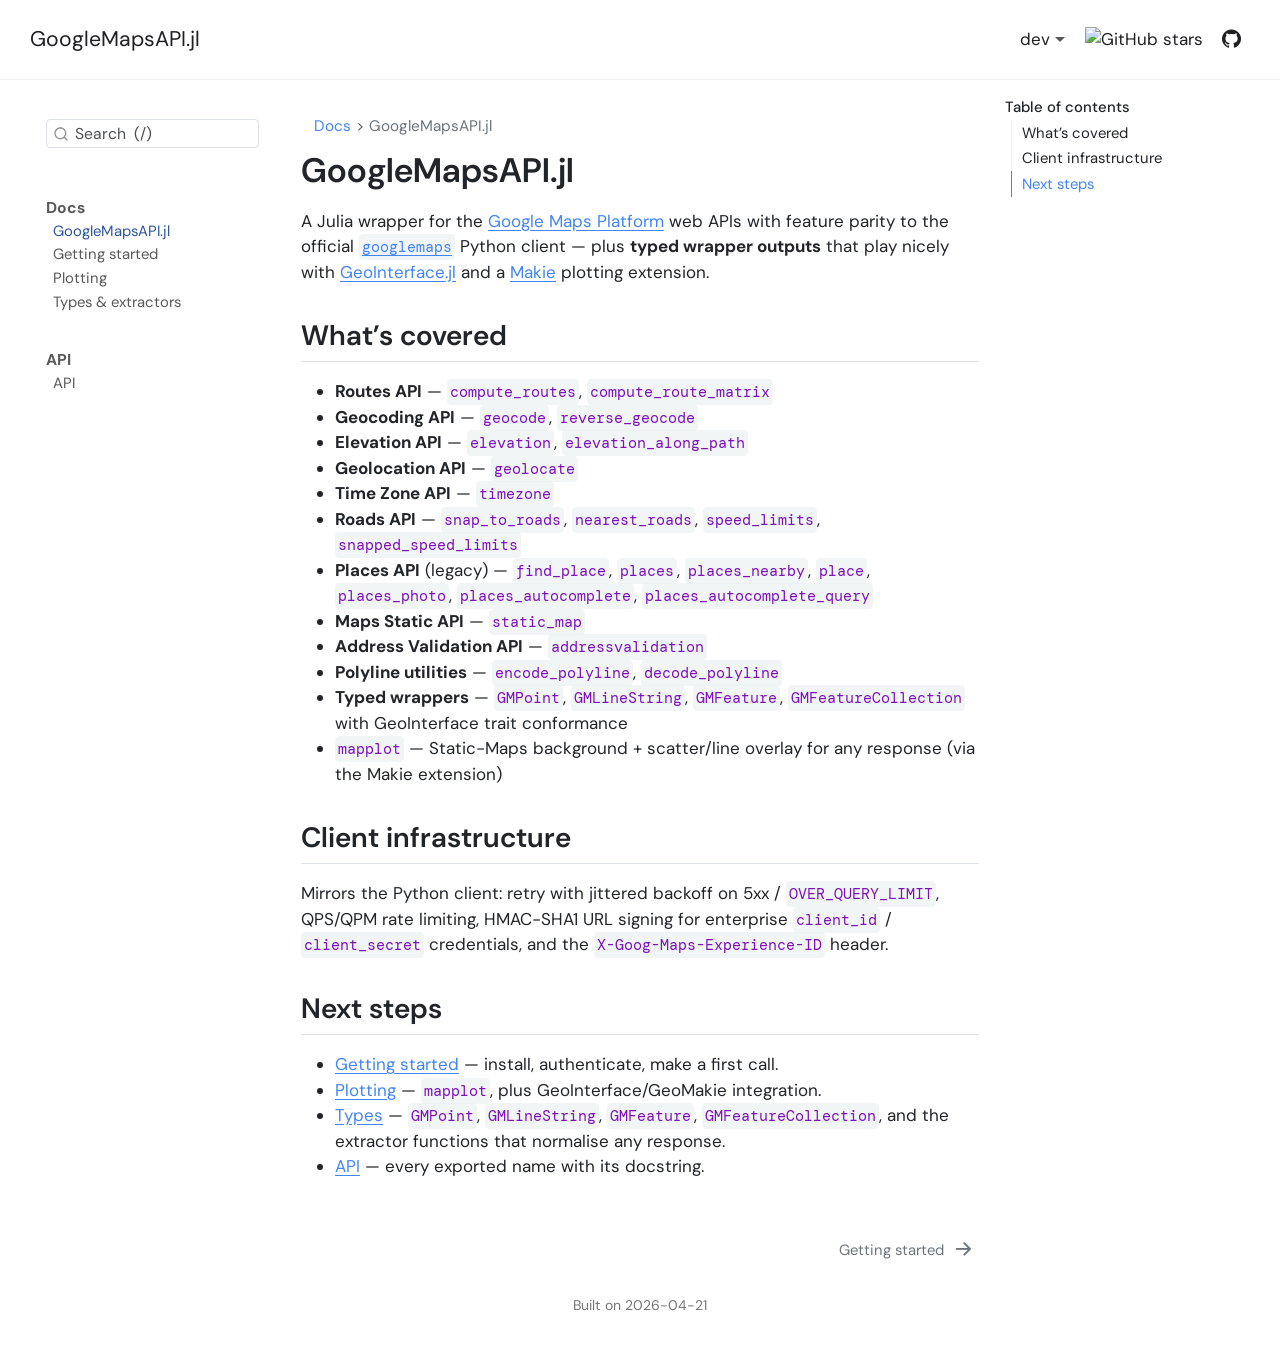
==== dev/index.html @ 312e2434 "Deploy docs: dev" ====
<!DOCTYPE html>
<html xmlns="http://www.w3.org/1999/xhtml" lang="en" xml:lang="en"><head>

<meta charset="utf-8">
<meta name="generator" content="quarto-1.9.37">

<meta name="viewport" content="width=device-width, initial-scale=1.0, user-scalable=yes">


<title>GoogleMapsAPI.jl</title>
<style>
/* Default styles provided by pandoc.
** See https://pandoc.org/MANUAL.html#variables-for-html for config info.
*/
code{white-space: pre-wrap;}
span.smallcaps{font-variant: small-caps;}
div.columns{display: flex; gap: min(4vw, 1.5em);}
div.column{flex: auto; overflow-x: auto;}
div.hanging-indent{margin-left: 1.5em; text-indent: -1.5em;}
ul.task-list{list-style: none;}
ul.task-list li input[type="checkbox"] {
  width: 0.8em;
  margin: 0 0.8em 0.2em -1em; /* quarto-specific, see https://github.com/quarto-dev/quarto-cli/issues/4556 */ 
  vertical-align: middle;
}
</style>


<script src="site_libs/quarto-nav/quarto-nav.js"></script>
<script src="site_libs/quarto-nav/headroom.min.js"></script>
<script src="site_libs/clipboard/clipboard.min.js"></script>
<script src="site_libs/quarto-search/autocomplete.umd.js"></script>
<script src="site_libs/quarto-search/fuse.min.js"></script>
<script src="site_libs/quarto-search/quarto-search.js"></script>
<meta name="quarto:offset" content="./">
<link href="./pages/getting-started.html" rel="next">
<script src="site_libs/quarto-html/quarto.js" type="module"></script>
<script src="site_libs/quarto-html/tabsets/tabsets.js" type="module"></script>
<script src="site_libs/quarto-html/popper.min.js"></script>
<script src="site_libs/quarto-html/tippy.umd.min.js"></script>
<script src="site_libs/quarto-html/anchor.min.js"></script>
<link href="site_libs/quarto-html/tippy.css" rel="stylesheet">
<link href="site_libs/quarto-html/quarto-syntax-highlighting-3db6c18bb69885e7f25697a9383847b5.css" rel="stylesheet" id="quarto-text-highlighting-styles">
<script src="site_libs/bootstrap/bootstrap.min.js"></script>
<link href="site_libs/bootstrap/bootstrap-icons.css" rel="stylesheet">
<link href="site_libs/bootstrap/bootstrap-81ce77b706570f28d16f9d87329af521.min.css" rel="stylesheet" append-hash="true" id="quarto-bootstrap" data-mode="light">
<script id="quarto-search-options" type="application/json">{
  "location": "sidebar",
  "copy-button": false,
  "collapse-after": 3,
  "panel-placement": "start",
  "type": "textbox",
  "limit": 50,
  "keyboard-shortcut": [
    "/"
  ],
  "language": {
    "search-no-results-text": "No results",
    "search-matching-documents-text": "matching documents",
    "search-copy-link-title": "Copy link to search",
    "search-hide-matches-text": "Hide additional matches",
    "search-more-match-text": "more match in this document",
    "search-more-matches-text": "more matches in this document",
    "search-clear-button-title": "Clear",
    "search-text-placeholder": "Search  (/)",
    "search-detached-cancel-button-title": "Cancel",
    "search-submit-button-title": "Submit",
    "search-label": "Search"
  }
}</script>


<link rel="stylesheet" href="assets/styles.css">
</head>

<body class="nav-sidebar floating nav-fixed quarto-light">

<div id="quarto-search-results"></div>
  <header id="quarto-header" class="headroom fixed-top">
    <nav class="navbar navbar-expand-lg " data-bs-theme="dark">
      <div class="navbar-container container-fluid">
      <div class="navbar-brand-container mx-auto">
    <a class="navbar-brand" href="./index.html">
    <span class="navbar-title">GoogleMapsAPI.jl</span>
    </a>
  </div>
          <button class="navbar-toggler" type="button" data-bs-toggle="collapse" data-bs-target="#navbarCollapse" aria-controls="navbarCollapse" role="menu" aria-expanded="false" aria-label="Toggle navigation" onclick="if (window.quartoToggleHeadroom) { window.quartoToggleHeadroom(); }">
  <span class="navbar-toggler-icon"></span>
</button>
          <div class="collapse navbar-collapse" id="navbarCollapse">
            <ul class="navbar-nav navbar-nav-scroll ms-auto">
  <li class="nav-item">
    <a class="nav-link" href="https://github.com/joshday/GoogleMapsAPI.jl/stargazers"> <i class="bi bi-star" role="img">
</i> 
<span class="menu-text">Star</span></a>
  </li>  
  <li class="nav-item compact">
    <a class="nav-link" href="https://github.com/joshday/GoogleMapsAPI.jl"> <i class="bi bi-github" role="img">
</i> 
<span class="menu-text"></span></a>
  </li>  
</ul>
          </div> <!-- /navcollapse -->
            <div class="quarto-navbar-tools">
</div>
      </div> <!-- /container-fluid -->
    </nav>
  <nav class="quarto-secondary-nav">
    <div class="container-fluid d-flex">
      <button type="button" class="quarto-btn-toggle btn" data-bs-toggle="collapse" role="button" data-bs-target=".quarto-sidebar-collapse-item" aria-controls="quarto-sidebar" aria-expanded="false" aria-label="Toggle sidebar navigation" onclick="if (window.quartoToggleHeadroom) { window.quartoToggleHeadroom(); }">
        <i class="bi bi-layout-text-sidebar-reverse"></i>
      </button>
        <nav class="quarto-page-breadcrumbs" aria-label="breadcrumb"><ol class="breadcrumb"><li class="breadcrumb-item"><a href="./index.html">Docs</a></li><li class="breadcrumb-item"><a href="./index.html"><span class="chapter-title">GoogleMapsAPI.jl</span></a></li></ol></nav>
        <a class="flex-grow-1" role="navigation" data-bs-toggle="collapse" data-bs-target=".quarto-sidebar-collapse-item" aria-controls="quarto-sidebar" aria-expanded="false" aria-label="Toggle sidebar navigation" onclick="if (window.quartoToggleHeadroom) { window.quartoToggleHeadroom(); }">      
        </a>
      <button type="button" class="btn quarto-search-button" aria-label="Search" onclick="window.quartoOpenSearch();">
        <i class="bi bi-search"></i>
      </button>
    </div>
  </nav>
</header>
<!-- content -->
<div id="quarto-content" class="quarto-container page-columns page-rows-contents page-layout-article page-navbar">
<!-- sidebar -->
  <nav id="quarto-sidebar" class="sidebar collapse collapse-horizontal quarto-sidebar-collapse-item sidebar-navigation floating overflow-auto">
        <div class="mt-2 flex-shrink-0 align-items-center">
        <div class="sidebar-search">
        <div id="quarto-search" class="" title="Search"></div>
        </div>
        </div>
    <div class="sidebar-menu-container"> 
    <ul class="list-unstyled mt-1">
        <li class="sidebar-item sidebar-item-section">
      <div class="sidebar-item-container"> 
            <a class="sidebar-item-text sidebar-link text-start" data-bs-toggle="collapse" data-bs-target="#quarto-sidebar-section-1" role="navigation" aria-expanded="true">
 <span class="menu-text">Docs</span></a>
          <a class="sidebar-item-toggle text-start" data-bs-toggle="collapse" data-bs-target="#quarto-sidebar-section-1" role="navigation" aria-expanded="true" aria-label="Toggle section">
            <i class="bi bi-chevron-right ms-2"></i>
          </a> 
      </div>
      <ul id="quarto-sidebar-section-1" class="collapse list-unstyled sidebar-section depth1 show">  
          <li class="sidebar-item">
  <div class="sidebar-item-container"> 
  <a href="./index.html" class="sidebar-item-text sidebar-link active"><span class="chapter-title">GoogleMapsAPI.jl</span></a>
  </div>
</li>
          <li class="sidebar-item">
  <div class="sidebar-item-container"> 
  <a href="./pages/getting-started.html" class="sidebar-item-text sidebar-link"><span class="chapter-title">Getting started</span></a>
  </div>
</li>
          <li class="sidebar-item">
  <div class="sidebar-item-container"> 
  <a href="./pages/plotting.html" class="sidebar-item-text sidebar-link"><span class="chapter-title">Plotting</span></a>
  </div>
</li>
          <li class="sidebar-item">
  <div class="sidebar-item-container"> 
  <a href="./pages/types.html" class="sidebar-item-text sidebar-link"><span class="chapter-title">Types &amp; extractors</span></a>
  </div>
</li>
      </ul>
  </li>
        <li class="sidebar-item sidebar-item-section">
      <div class="sidebar-item-container"> 
            <a class="sidebar-item-text sidebar-link text-start" data-bs-toggle="collapse" data-bs-target="#quarto-sidebar-section-2" role="navigation" aria-expanded="true">
 <span class="menu-text">API</span></a>
          <a class="sidebar-item-toggle text-start" data-bs-toggle="collapse" data-bs-target="#quarto-sidebar-section-2" role="navigation" aria-expanded="true" aria-label="Toggle section">
            <i class="bi bi-chevron-right ms-2"></i>
          </a> 
      </div>
      <ul id="quarto-sidebar-section-2" class="collapse list-unstyled sidebar-section depth1 show">  
          <li class="sidebar-item">
  <div class="sidebar-item-container"> 
  <a href="./pages/api.html" class="sidebar-item-text sidebar-link"><span class="chapter-title">API</span></a>
  </div>
</li>
      </ul>
  </li>
    </ul>
    </div>
</nav>
<div id="quarto-sidebar-glass" class="quarto-sidebar-collapse-item" data-bs-toggle="collapse" data-bs-target=".quarto-sidebar-collapse-item"></div>
<!-- margin-sidebar -->
    <div id="quarto-margin-sidebar" class="sidebar margin-sidebar">
        <nav id="TOC" role="doc-toc" class="toc-active">
    <h2 id="toc-title">Table of contents</h2>
   
  <ul>
  <li><a href="#whats-covered" id="toc-whats-covered" class="nav-link active" data-scroll-target="#whats-covered">What’s covered</a></li>
  <li><a href="#client-infrastructure" id="toc-client-infrastructure" class="nav-link" data-scroll-target="#client-infrastructure">Client infrastructure</a></li>
  <li><a href="#next-steps" id="toc-next-steps" class="nav-link" data-scroll-target="#next-steps">Next steps</a></li>
  </ul>
</nav>
    </div>
<!-- main -->
<main class="content" id="quarto-document-content">

<header id="title-block-header" class="quarto-title-block default"><nav class="quarto-page-breadcrumbs quarto-title-breadcrumbs d-none d-lg-block" aria-label="breadcrumb"><ol class="breadcrumb"><li class="breadcrumb-item"><a href="./index.html">Docs</a></li><li class="breadcrumb-item"><a href="./index.html"><span class="chapter-title">GoogleMapsAPI.jl</span></a></li></ol></nav>
<div class="quarto-title">
<h1 class="title">GoogleMapsAPI.jl</h1>
</div>



<div class="quarto-title-meta">

    
  
    
  </div>
  


</header>


<p>A Julia wrapper for the <a href="https://developers.google.com/maps">Google Maps Platform</a> web APIs with feature parity to the official <a href="https://github.com/googlemaps/google-maps-services-python"><code>googlemaps</code></a> Python client — plus <strong>typed wrapper outputs</strong> that play nicely with <a href="https://github.com/JuliaGeo/GeoInterface.jl">GeoInterface.jl</a> and a <a href="https://docs.makie.org">Makie</a> plotting extension.</p>
<section id="whats-covered" class="level2">
<h2 class="anchored" data-anchor-id="whats-covered">What’s covered</h2>
<ul>
<li><strong>Routes API</strong> — <code>compute_routes</code>, <code>compute_route_matrix</code></li>
<li><strong>Geocoding API</strong> — <code>geocode</code>, <code>reverse_geocode</code></li>
<li><strong>Elevation API</strong> — <code>elevation</code>, <code>elevation_along_path</code></li>
<li><strong>Geolocation API</strong> — <code>geolocate</code></li>
<li><strong>Time Zone API</strong> — <code>timezone</code></li>
<li><strong>Roads API</strong> — <code>snap_to_roads</code>, <code>nearest_roads</code>, <code>speed_limits</code>, <code>snapped_speed_limits</code></li>
<li><strong>Places API</strong> (legacy) — <code>find_place</code>, <code>places</code>, <code>places_nearby</code>, <code>place</code>, <code>places_photo</code>, <code>places_autocomplete</code>, <code>places_autocomplete_query</code></li>
<li><strong>Maps Static API</strong> — <code>static_map</code></li>
<li><strong>Address Validation API</strong> — <code>addressvalidation</code></li>
<li><strong>Polyline utilities</strong> — <code>encode_polyline</code>, <code>decode_polyline</code></li>
<li><strong>Typed wrappers</strong> — <code>GMPoint</code>, <code>GMLineString</code>, <code>GMFeature</code>, <code>GMFeatureCollection</code> with GeoInterface trait conformance</li>
<li><strong><code>mapplot</code></strong> — Static-Maps background + scatter/line overlay for any response (via the Makie extension)</li>
</ul>
</section>
<section id="client-infrastructure" class="level2">
<h2 class="anchored" data-anchor-id="client-infrastructure">Client infrastructure</h2>
<p>Mirrors the Python client: retry with jittered backoff on 5xx / <code>OVER_QUERY_LIMIT</code>, QPS/QPM rate limiting, HMAC-SHA1 URL signing for enterprise <code>client_id</code> / <code>client_secret</code> credentials, and the <code>X-Goog-Maps-Experience-ID</code> header.</p>
</section>
<section id="next-steps" class="level2">
<h2 class="anchored" data-anchor-id="next-steps">Next steps</h2>
<ul>
<li><a href="./pages/getting-started.html">Getting started</a> — install, authenticate, make a first call.</li>
<li><a href="./pages/plotting.html">Plotting</a> — <code>mapplot</code>, plus GeoInterface/GeoMakie integration.</li>
<li><a href="./pages/types.html">Types</a> — <code>GMPoint</code>, <code>GMLineString</code>, <code>GMFeature</code>, <code>GMFeatureCollection</code>, and the extractor functions that normalise any response.</li>
<li><a href="./pages/api.html">API</a> — every exported name with its docstring.</li>
</ul>


</section>

</main> <!-- /main -->
<script id="quarto-html-after-body" type="application/javascript">
  window.document.addEventListener("DOMContentLoaded", function (event) {
    const icon = "";
    const anchorJS = new window.AnchorJS();
    anchorJS.options = {
      placement: 'right',
      icon: icon
    };
    anchorJS.add('.anchored');
    const isCodeAnnotation = (el) => {
      for (const clz of el.classList) {
        if (clz.startsWith('code-annotation-')) {                     
          return true;
        }
      }
      return false;
    }
    const onCopySuccess = function(e) {
      // button target
      const button = e.trigger;
      // don't keep focus
      button.blur();
      // flash "checked"
      button.classList.add('code-copy-button-checked');
      var currentTitle = button.getAttribute("title");
      button.setAttribute("title", "Copied!");
      let tooltip;
      if (window.bootstrap) {
        button.setAttribute("data-bs-toggle", "tooltip");
        button.setAttribute("data-bs-placement", "left");
        button.setAttribute("data-bs-title", "Copied!");
        tooltip = new bootstrap.Tooltip(button, 
          { trigger: "manual", 
            customClass: "code-copy-button-tooltip",
            offset: [0, -8]});
        tooltip.show();    
      }
      setTimeout(function() {
        if (tooltip) {
          tooltip.hide();
          button.removeAttribute("data-bs-title");
          button.removeAttribute("data-bs-toggle");
          button.removeAttribute("data-bs-placement");
        }
        button.setAttribute("title", currentTitle);
        button.classList.remove('code-copy-button-checked');
      }, 1000);
      // clear code selection
      e.clearSelection();
    }
    const getTextToCopy = function(trigger) {
      const outerScaffold = trigger.parentElement.cloneNode(true);
      const codeEl = outerScaffold.querySelector('code');
      for (const childEl of codeEl.children) {
        if (isCodeAnnotation(childEl)) {
          childEl.remove();
        }
      }
      return codeEl.innerText;
    }
    const clipboard = new window.ClipboardJS('.code-copy-button:not([data-in-quarto-modal])', {
      text: getTextToCopy
    });
    clipboard.on('success', onCopySuccess);
    if (window.document.getElementById('quarto-embedded-source-code-modal')) {
      const clipboardModal = new window.ClipboardJS('.code-copy-button[data-in-quarto-modal]', {
        text: getTextToCopy,
        container: window.document.getElementById('quarto-embedded-source-code-modal')
      });
      clipboardModal.on('success', onCopySuccess);
    }
      var localhostRegex = new RegExp(/^(?:http|https):\/\/localhost\:?[0-9]*\//);
      var mailtoRegex = new RegExp(/^mailto:/);
        var filterRegex = new RegExp('/' + window.location.host + '/');
      var isInternal = (href) => {
          return filterRegex.test(href) || localhostRegex.test(href) || mailtoRegex.test(href);
      }
      // Inspect non-navigation links and adorn them if external
     var links = window.document.querySelectorAll('a[href]:not(.nav-link):not(.navbar-brand):not(.toc-action):not(.sidebar-link):not(.sidebar-item-toggle):not(.pagination-link):not(.no-external):not([aria-hidden]):not(.dropdown-item):not(.quarto-navigation-tool):not(.about-link)');
      for (var i=0; i<links.length; i++) {
        const link = links[i];
        if (!isInternal(link.href)) {
          // undo the damage that might have been done by quarto-nav.js in the case of
          // links that we want to consider external
          if (link.dataset.originalHref !== undefined) {
            link.href = link.dataset.originalHref;
          }
        }
      }
    function tippyHover(el, contentFn, onTriggerFn, onUntriggerFn) {
      const config = {
        allowHTML: true,
        maxWidth: 500,
        delay: 100,
        arrow: false,
        appendTo: function(el) {
            return el.parentElement;
        },
        interactive: true,
        interactiveBorder: 10,
        theme: 'quarto',
        placement: 'bottom-start',
      };
      if (contentFn) {
        config.content = contentFn;
      }
      if (onTriggerFn) {
        config.onTrigger = onTriggerFn;
      }
      if (onUntriggerFn) {
        config.onUntrigger = onUntriggerFn;
      }
      window.tippy(el, config); 
    }
    const noterefs = window.document.querySelectorAll('a[role="doc-noteref"]');
    for (var i=0; i<noterefs.length; i++) {
      const ref = noterefs[i];
      tippyHover(ref, function() {
        // use id or data attribute instead here
        let href = ref.getAttribute('data-footnote-href') || ref.getAttribute('href');
        try { href = new URL(href).hash; } catch {}
        const id = href.replace(/^#\/?/, "");
        const note = window.document.getElementById(id);
        if (note) {
          return note.innerHTML;
        } else {
          return "";
        }
      });
    }
    const xrefs = window.document.querySelectorAll('a.quarto-xref');
    const processXRef = (id, note) => {
      // Strip column container classes
      const stripColumnClz = (el) => {
        el.classList.remove("page-full", "page-columns");
        if (el.children) {
          for (const child of el.children) {
            stripColumnClz(child);
          }
        }
      }
      stripColumnClz(note)
      if (id === null || id.startsWith('sec-')) {
        // Special case sections, only their first couple elements
        const container = document.createElement("div");
        if (note.children && note.children.length > 2) {
          container.appendChild(note.children[0].cloneNode(true));
          for (let i = 1; i < note.children.length; i++) {
            const child = note.children[i];
            if (child.tagName === "P" && child.innerText === "") {
              continue;
            } else {
              container.appendChild(child.cloneNode(true));
              break;
            }
          }
          if (window.Quarto?.typesetMath) {
            window.Quarto.typesetMath(container);
          }
          return container.innerHTML
        } else {
          if (window.Quarto?.typesetMath) {
            window.Quarto.typesetMath(note);
          }
          return note.innerHTML;
        }
      } else {
        // Remove any anchor links if they are present
        const anchorLink = note.querySelector('a.anchorjs-link');
        if (anchorLink) {
          anchorLink.remove();
        }
        if (window.Quarto?.typesetMath) {
          window.Quarto.typesetMath(note);
        }
        if (note.classList.contains("callout")) {
          return note.outerHTML;
        } else {
          return note.innerHTML;
        }
      }
    }
    for (var i=0; i<xrefs.length; i++) {
      const xref = xrefs[i];
      tippyHover(xref, undefined, function(instance) {
        instance.disable();
        let url = xref.getAttribute('href');
        let hash = undefined; 
        if (url.startsWith('#')) {
          hash = url;
        } else {
          try { hash = new URL(url).hash; } catch {}
        }
        if (hash) {
          const id = hash.replace(/^#\/?/, "");
          const note = window.document.getElementById(id);
          if (note !== null) {
            try {
              const html = processXRef(id, note.cloneNode(true));
              instance.setContent(html);
            } finally {
              instance.enable();
              instance.show();
            }
          } else {
            // See if we can fetch this
            fetch(url.split('#')[0])
            .then(res => res.text())
            .then(html => {
              const parser = new DOMParser();
              const htmlDoc = parser.parseFromString(html, "text/html");
              const note = htmlDoc.getElementById(id);
              if (note !== null) {
                const html = processXRef(id, note);
                instance.setContent(html);
              } 
            }).finally(() => {
              instance.enable();
              instance.show();
            });
          }
        } else {
          // See if we can fetch a full url (with no hash to target)
          // This is a special case and we should probably do some content thinning / targeting
          fetch(url)
          .then(res => res.text())
          .then(html => {
            const parser = new DOMParser();
            const htmlDoc = parser.parseFromString(html, "text/html");
            const note = htmlDoc.querySelector('main.content');
            if (note !== null) {
              // This should only happen for chapter cross references
              // (since there is no id in the URL)
              // remove the first header
              if (note.children.length > 0 && note.children[0].tagName === "HEADER") {
                note.children[0].remove();
              }
              const html = processXRef(null, note);
              instance.setContent(html);
            } 
          }).finally(() => {
            instance.enable();
            instance.show();
          });
        }
      }, function(instance) {
      });
    }
        let selectedAnnoteEl;
        const selectorForAnnotation = ( cell, annotation) => {
          let cellAttr = 'data-code-cell="' + cell + '"';
          let lineAttr = 'data-code-annotation="' +  annotation + '"';
          const selector = 'span[' + cellAttr + '][' + lineAttr + ']';
          return selector;
        }
        const selectCodeLines = (annoteEl) => {
          const doc = window.document;
          const targetCell = annoteEl.getAttribute("data-target-cell");
          const targetAnnotation = annoteEl.getAttribute("data-target-annotation");
          const annoteSpan = window.document.querySelector(selectorForAnnotation(targetCell, targetAnnotation));
          const lines = annoteSpan.getAttribute("data-code-lines").split(",");
          const lineIds = lines.map((line) => {
            return targetCell + "-" + line;
          })
          let top = null;
          let height = null;
          let parent = null;
          if (lineIds.length > 0) {
              //compute the position of the single el (top and bottom and make a div)
              const el = window.document.getElementById(lineIds[0]);
              top = el.offsetTop;
              height = el.offsetHeight;
              parent = el.parentElement.parentElement;
            if (lineIds.length > 1) {
              const lastEl = window.document.getElementById(lineIds[lineIds.length - 1]);
              const bottom = lastEl.offsetTop + lastEl.offsetHeight;
              height = bottom - top;
            }
            if (top !== null && height !== null && parent !== null) {
              // cook up a div (if necessary) and position it 
              let div = window.document.getElementById("code-annotation-line-highlight");
              if (div === null) {
                div = window.document.createElement("div");
                div.setAttribute("id", "code-annotation-line-highlight");
                div.style.position = 'absolute';
                parent.appendChild(div);
              }
              div.style.top = top - 2 + "px";
              div.style.height = height + 4 + "px";
              div.style.left = 0;
              let gutterDiv = window.document.getElementById("code-annotation-line-highlight-gutter");
              if (gutterDiv === null) {
                gutterDiv = window.document.createElement("div");
                gutterDiv.setAttribute("id", "code-annotation-line-highlight-gutter");
                gutterDiv.style.position = 'absolute';
                const codeCell = window.document.getElementById(targetCell);
                const gutter = codeCell.querySelector('.code-annotation-gutter');
                gutter.appendChild(gutterDiv);
              }
              gutterDiv.style.top = top - 2 + "px";
              gutterDiv.style.height = height + 4 + "px";
            }
            selectedAnnoteEl = annoteEl;
          }
        };
        const unselectCodeLines = () => {
          const elementsIds = ["code-annotation-line-highlight", "code-annotation-line-highlight-gutter"];
          elementsIds.forEach((elId) => {
            const div = window.document.getElementById(elId);
            if (div) {
              div.remove();
            }
          });
          selectedAnnoteEl = undefined;
        };
          // Handle positioning of the toggle
      window.addEventListener(
        "resize",
        throttle(() => {
          elRect = undefined;
          if (selectedAnnoteEl) {
            selectCodeLines(selectedAnnoteEl);
          }
        }, 10)
      );
      function throttle(fn, ms) {
      let throttle = false;
      let timer;
        return (...args) => {
          if(!throttle) { // first call gets through
              fn.apply(this, args);
              throttle = true;
          } else { // all the others get throttled
              if(timer) clearTimeout(timer); // cancel #2
              timer = setTimeout(() => {
                fn.apply(this, args);
                timer = throttle = false;
              }, ms);
          }
        };
      }
        // Attach click handler to the DT
        const annoteDls = window.document.querySelectorAll('dt[data-target-cell]');
        for (const annoteDlNode of annoteDls) {
          annoteDlNode.addEventListener('click', (event) => {
            const clickedEl = event.target;
            if (clickedEl !== selectedAnnoteEl) {
              unselectCodeLines();
              const activeEl = window.document.querySelector('dt[data-target-cell].code-annotation-active');
              if (activeEl) {
                activeEl.classList.remove('code-annotation-active');
              }
              selectCodeLines(clickedEl);
              clickedEl.classList.add('code-annotation-active');
            } else {
              // Unselect the line
              unselectCodeLines();
              clickedEl.classList.remove('code-annotation-active');
            }
          });
        }
    const findCites = (el) => {
      const parentEl = el.parentElement;
      if (parentEl) {
        const cites = parentEl.dataset.cites;
        if (cites) {
          return {
            el,
            cites: cites.split(' ')
          };
        } else {
          return findCites(el.parentElement)
        }
      } else {
        return undefined;
      }
    };
    var bibliorefs = window.document.querySelectorAll('a[role="doc-biblioref"]');
    for (var i=0; i<bibliorefs.length; i++) {
      const ref = bibliorefs[i];
      const citeInfo = findCites(ref);
      if (citeInfo) {
        tippyHover(citeInfo.el, function() {
          var popup = window.document.createElement('div');
          citeInfo.cites.forEach(function(cite) {
            var citeDiv = window.document.createElement('div');
            citeDiv.classList.add('hanging-indent');
            citeDiv.classList.add('csl-entry');
            var biblioDiv = window.document.getElementById('ref-' + cite);
            if (biblioDiv) {
              citeDiv.innerHTML = biblioDiv.innerHTML;
            }
            popup.appendChild(citeDiv);
          });
          return popup.innerHTML;
        });
      }
    }
  });
  </script>
<nav class="page-navigation">
  <div class="nav-page nav-page-previous">
  </div>
  <div class="nav-page nav-page-next">
      <a href="./pages/getting-started.html" class="pagination-link" aria-label="Getting started">
        <span class="nav-page-text"><span class="chapter-title">Getting started</span></span> <i class="bi bi-arrow-right-short"></i>
      </a>
  </div>
</nav>
</div> <!-- /content -->
<footer class="footer">
  <div class="nav-footer">
    <div class="nav-footer-left">
      &nbsp;
    </div>   
    <div class="nav-footer-center">
<p>Built on 2026-04-21</p>
</div>
    <div class="nav-footer-right">
      &nbsp;
    </div>
  </div>
</footer>
<script>
(function() {
    // Injected per-version by .github/workflows/Docs.yml at deploy time.
    // Local preview: placeholders aren't substituted; fall back to sensible defaults.
    var CURRENT_VERSION = "dev";
    var BASE_PATH = "/GoogleMapsAPI.jl/";
    if (CURRENT_VERSION.indexOf("__") === 0) {
        CURRENT_VERSION = "dev";
        BASE_PATH = "/";
    }

    function buildDropdown(versions) {
        var navbar = document.querySelector('.navbar-nav.navbar-nav-scroll.ms-auto');
        if (!navbar) return;

        var li = document.createElement('li');
        li.className = 'nav-item dropdown';
        li.innerHTML =
            '<a class="nav-link dropdown-toggle" href="#" role="button" data-bs-toggle="dropdown" aria-expanded="false">' +
                CURRENT_VERSION +
            '</a>' +
            '<ul class="dropdown-menu dropdown-menu-end"></ul>';

        var menu = li.querySelector('.dropdown-menu');

        ['stable', 'dev'].forEach(function(v) {
            var a = document.createElement('a');
            a.className = 'dropdown-item' + (v === CURRENT_VERSION ? ' active' : '');
            a.href = BASE_PATH + v + '/';
            a.textContent = v;
            var item = document.createElement('li');
            item.appendChild(a);
            menu.appendChild(item);
        });

        if (versions && versions.length > 0) {
            var divider = document.createElement('li');
            divider.innerHTML = '<hr class="dropdown-divider">';
            menu.appendChild(divider);

            versions.forEach(function(v) {
                var a = document.createElement('a');
                a.className = 'dropdown-item' + (v === CURRENT_VERSION ? ' active' : '');
                a.href = BASE_PATH + v + '/';
                a.textContent = v;
                var item = document.createElement('li');
                item.appendChild(a);
                menu.appendChild(item);
            });
        }

        navbar.prepend(li);

        if (versions && versions.length > 0 && CURRENT_VERSION !== 'stable' && CURRENT_VERSION !== 'dev') {
            var latest = versions[0];
            if (CURRENT_VERSION !== latest) {
                var banner = document.createElement('div');
                banner.className = 'alert alert-warning text-center mb-0 rounded-0';
                banner.setAttribute('role', 'alert');
                banner.innerHTML = 'You are viewing docs for <strong>' + CURRENT_VERSION + '</strong>. ' +
                    'The latest stable release is <a href="' + BASE_PATH + 'stable/" class="alert-link">' + latest + '</a>.';
                document.body.prepend(banner);
            }
        }
    }

    fetch(BASE_PATH + 'versions.json')
        .then(function(res) { return res.ok ? res.json() : []; })
        .catch(function() { return []; })
        .then(buildDropdown);

    var titleLink = document.querySelector('a.navbar-brand:not(.navbar-brand-logo)');
    if (titleLink) {
        titleLink.href = BASE_PATH + CURRENT_VERSION + '/';
    }

    var starLink = document.querySelector('a.nav-link[href*="/stargazers"]');
    if (starLink) {
        var match = starLink.href.match(/github\.com\/([^/]+\/[^/]+)\/stargazers/);
        if (match) {
            var img = document.createElement('img');
            img.src = 'https://img.shields.io/github/stars/' + match[1] + '?style=social';
            img.alt = 'GitHub stars';
            img.style.verticalAlign = 'middle';
            starLink.replaceChildren(img);
        }
    }
})();
</script>




</body></html>
---- dev/site_libs/quarto-html/tippy.css ----
.tippy-box[data-animation=fade][data-state=hidden]{opacity:0}[data-tippy-root]{max-width:calc(100vw - 10px)}.tippy-box{position:relative;background-color:#333;color:#fff;border-radius:4px;font-size:14px;line-height:1.4;white-space:normal;outline:0;transition-property:transform,visibility,opacity}.tippy-box[data-placement^=top]>.tippy-arrow{bottom:0}.tippy-box[data-placement^=top]>.tippy-arrow:before{bottom:-7px;left:0;border-width:8px 8px 0;border-top-color:initial;transform-origin:center top}.tippy-box[data-placement^=bottom]>.tippy-arrow{top:0}.tippy-box[data-placement^=bottom]>.tippy-arrow:before{top:-7px;left:0;border-width:0 8px 8px;border-bottom-color:initial;transform-origin:center bottom}.tippy-box[data-placement^=left]>.tippy-arrow{right:0}.tippy-box[data-placement^=left]>.tippy-arrow:before{border-width:8px 0 8px 8px;border-left-color:initial;right:-7px;transform-origin:center left}.tippy-box[data-placement^=right]>.tippy-arrow{left:0}.tippy-box[data-placement^=right]>.tippy-arrow:before{left:-7px;border-width:8px 8px 8px 0;border-right-color:initial;transform-origin:center right}.tippy-box[data-inertia][data-state=visible]{transition-timing-function:cubic-bezier(.54,1.5,.38,1.11)}.tippy-arrow{width:16px;height:16px;color:#333}.tippy-arrow:before{content:"";position:absolute;border-color:transparent;border-style:solid}.tippy-content{position:relative;padding:5px 9px;z-index:1}
---- dev/site_libs/quarto-html/quarto-syntax-highlighting-3db6c18bb69885e7f25697a9383847b5.css ----
/* quarto syntax highlight colors */
:root {
  --quarto-hl-ot-color: #003B4F;
  --quarto-hl-at-color: #657422;
  --quarto-hl-ss-color: #20794D;
  --quarto-hl-an-color: #5E5E5E;
  --quarto-hl-fu-color: #4758AB;
  --quarto-hl-st-color: #20794D;
  --quarto-hl-cf-color: #003B4F;
  --quarto-hl-op-color: #5E5E5E;
  --quarto-hl-er-color: #AD0000;
  --quarto-hl-bn-color: #AD0000;
  --quarto-hl-al-color: #AD0000;
  --quarto-hl-va-color: #111111;
  --quarto-hl-bu-color: inherit;
  --quarto-hl-ex-color: inherit;
  --quarto-hl-pp-color: #AD0000;
  --quarto-hl-in-color: #5E5E5E;
  --quarto-hl-vs-color: #20794D;
  --quarto-hl-wa-color: #5E5E5E;
  --quarto-hl-do-color: #5E5E5E;
  --quarto-hl-im-color: #00769E;
  --quarto-hl-ch-color: #20794D;
  --quarto-hl-dt-color: #AD0000;
  --quarto-hl-fl-color: #AD0000;
  --quarto-hl-co-color: #5E5E5E;
  --quarto-hl-cv-color: #5E5E5E;
  --quarto-hl-cn-color: #8f5902;
  --quarto-hl-sc-color: #5E5E5E;
  --quarto-hl-dv-color: #AD0000;
  --quarto-hl-kw-color: #003B4F;
}

/* other quarto variables */
:root {
  --quarto-font-monospace: "DM Mono", monospace;
}

/* syntax highlight based on Pandoc's rules */
pre > code.sourceCode > span {
  color: #003B4F;
}

code.sourceCode > span {
  color: #003B4F;
}

div.sourceCode,
div.sourceCode pre.sourceCode {
  color: #003B4F;
}

/* Normal */
code span {
  color: #003B4F;
}

/* Alert */
code span.al {
  color: #AD0000;
  font-style: inherit;
}

/* Annotation */
code span.an {
  color: #5E5E5E;
  font-style: inherit;
}

/* Attribute */
code span.at {
  color: #657422;
  font-style: inherit;
}

/* BaseN */
code span.bn {
  color: #AD0000;
  font-style: inherit;
}

/* BuiltIn */
code span.bu {
  font-style: inherit;
}

/* ControlFlow */
code span.cf {
  color: #003B4F;
  font-weight: bold;
  font-style: inherit;
}

/* Char */
code span.ch {
  color: #20794D;
  font-style: inherit;
}

/* Constant */
code span.cn {
  color: #8f5902;
  font-style: inherit;
}

/* Comment */
code span.co {
  color: #5E5E5E;
  font-style: inherit;
}

/* CommentVar */
code span.cv {
  color: #5E5E5E;
  font-style: italic;
}

/* Documentation */
code span.do {
  color: #5E5E5E;
  font-style: italic;
}

/* DataType */
code span.dt {
  color: #AD0000;
  font-style: inherit;
}

/* DecVal */
code span.dv {
  color: #AD0000;
  font-style: inherit;
}

/* Error */
code span.er {
  color: #AD0000;
  font-style: inherit;
}

/* Extension */
code span.ex {
  font-style: inherit;
}

/* Float */
code span.fl {
  color: #AD0000;
  font-style: inherit;
}

/* Function */
code span.fu {
  color: #4758AB;
  font-style: inherit;
}

/* Import */
code span.im {
  color: #00769E;
  font-style: inherit;
}

/* Information */
code span.in {
  color: #5E5E5E;
  font-style: inherit;
}

/* Keyword */
code span.kw {
  color: #003B4F;
  font-weight: bold;
  font-style: inherit;
}

/* Operator */
code span.op {
  color: #5E5E5E;
  font-style: inherit;
}

/* Other */
code span.ot {
  color: #003B4F;
  font-style: inherit;
}

/* Preprocessor */
code span.pp {
  color: #AD0000;
  font-style: inherit;
}

/* SpecialChar */
code span.sc {
  color: #5E5E5E;
  font-style: inherit;
}

/* SpecialString */
code span.ss {
  color: #20794D;
  font-style: inherit;
}

/* String */
code span.st {
  color: #20794D;
  font-style: inherit;
}

/* Variable */
code span.va {
  color: #111111;
  font-style: inherit;
}

/* VerbatimString */
code span.vs {
  color: #20794D;
  font-style: inherit;
}

/* Warning */
code span.wa {
  color: #5E5E5E;
  font-style: italic;
}

.prevent-inlining {
  content: "</";
}

/*# sourceMappingURL=232c4b7dac493f8b7ea1177c3a2a0feb.css.map */
---- dev/assets/styles.css ----
/* Sidebar section spacing */
.sidebar-item-section {
    margin-top: 2rem !important;
}

.sidebar-item-section > .sidebar-item-container > .sidebar-item-text {
    font-weight: bold;
}

.sidebar-item-section .collapse {
    display: block !important;
}

.sidebar-item-toggle {
    display: none !important;
}

/* Fix heading inline code */
h1 code, h2 code, h3 code, h4 code {
    background: none;
    color: inherit;
}

/* Larger search results panel */
.aa-Panel,
#quarto-search-results .aa-Panel {
    max-width: 600px;
    font-size: 1rem;
}

/* Navbar bottom line */
.navbar {
    border-bottom: 1px solid #EFF0F6;
}

.navbar .nav-link:hover {
    color: #4285F4 !important;
}

/* API item card headers */
.api-item-header {
    background-color: var(--bs-primary) !important;
}

.api-item-header h4 {
    margin: 0 !important;
    color: white !important;
    font-size: 1rem;
}

.api-item-header h4 code {
    color: white !important;
    background: none !important;
}

/* Responsive images */
img {
    max-width: 100%;
    height: auto;
}
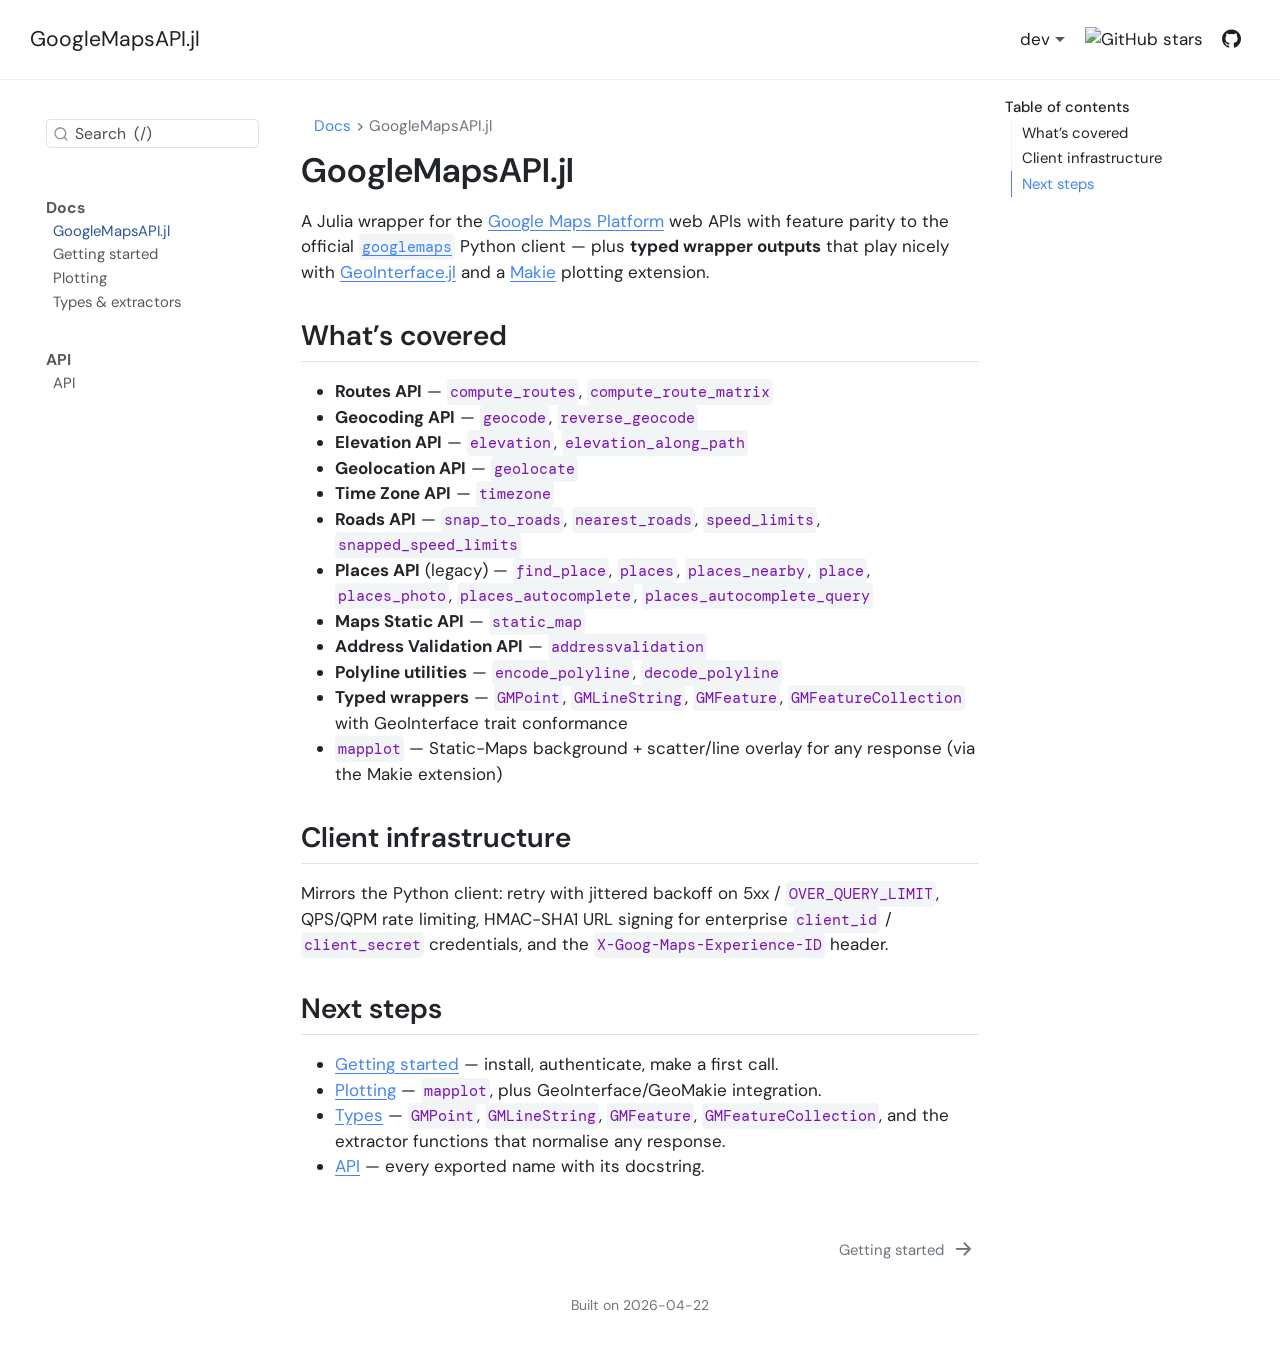
==== commit ab860cca: "Deploy docs: dev" ====
--- a/dev/index.html
+++ b/dev/index.html
@@ -666,7 +666,7 @@
       &nbsp;
     </div>   
     <div class="nav-footer-center">
-<p>Built on 2026-04-21</p>
+<p>Built on 2026-04-22</p>
 </div>
     <div class="nav-footer-right">
       &nbsp;
